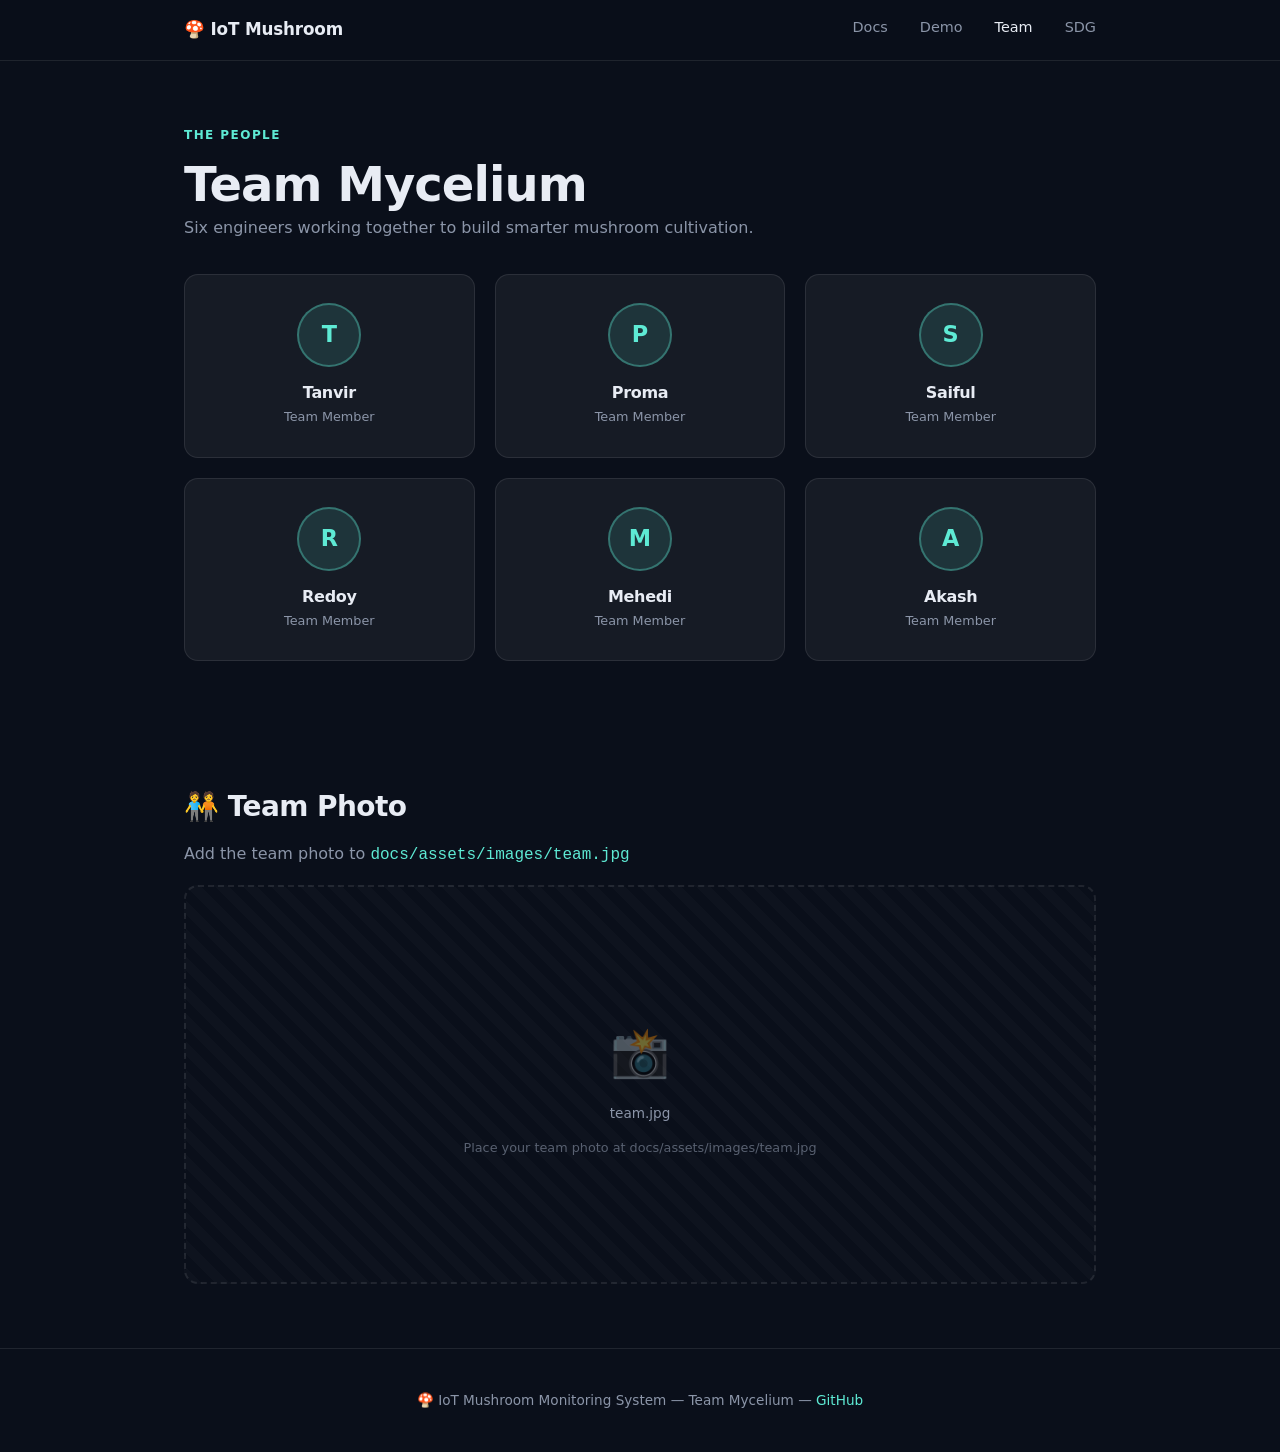
==== docs/team.html @ 052f21ed "Add premium HTML/CSS documentation website in docs/ folder Co-authored-by: tanviruman <86592082+tanv" ====
<!DOCTYPE html>
<html lang="en">
<head>
  <meta charset="UTF-8" />
  <meta name="viewport" content="width=device-width, initial-scale=1.0" />
  <title>Team — IoT Mushroom</title>
  <link rel="stylesheet" href="assets/style.css" />
</head>
<body>

  <!-- ── Navbar ───────────────────────────────────────────── -->
  <header>
    <nav>
      <a class="nav-brand" href="index.html">🍄 IoT Mushroom</a>
      <ul class="nav-links">
        <li><a href="docs.html">Docs</a></li>
        <li><a href="demo.html">Demo</a></li>
        <li><a href="team.html" class="active">Team</a></li>
        <li><a href="sdg.html">SDG</a></li>
      </ul>
    </nav>
  </header>

  <main>
    <div class="container">

      <section style="padding-top:4rem; padding-bottom:1rem;">
        <div class="section-label">The People</div>
        <h1>Team Mycelium</h1>
        <p>Six engineers working together to build smarter mushroom cultivation.</p>
      </section>

      <!-- Member cards -->
      <section style="padding-top:1rem;">
        <div class="team-grid">

          <div class="member-card">
            <div class="avatar">T</div>
            <h3>Tanvir</h3>
            <p class="muted">Team Member</p>
          </div>

          <div class="member-card">
            <div class="avatar">P</div>
            <h3>Proma</h3>
            <p class="muted">Team Member</p>
          </div>

          <div class="member-card">
            <div class="avatar">S</div>
            <h3>Saiful</h3>
            <p class="muted">Team Member</p>
          </div>

          <div class="member-card">
            <div class="avatar">R</div>
            <h3>Redoy</h3>
            <p class="muted">Team Member</p>
          </div>

          <div class="member-card">
            <div class="avatar">M</div>
            <h3>Mehedi</h3>
            <p class="muted">Team Member</p>
          </div>

          <div class="member-card">
            <div class="avatar">A</div>
            <h3>Akash</h3>
            <p class="muted">Team Member</p>
          </div>

        </div>
      </section>

      <!-- Team photo -->
      <section>
        <h2>🧑‍🤝‍🧑 Team Photo</h2>
        <p>Add the team photo to <code style="color:var(--accent)">docs/assets/images/team.jpg</code></p>
        <img
          src="assets/images/team.jpg"
          alt="Team Mycelium"
          style="width:100%; border-radius:14px; border:1px solid var(--border); display:block;"
          onerror="this.style.display='none';this.nextElementSibling.style.display='flex';"
        />
        <div class="team-photo-placeholder" style="display:none;">
          <span class="placeholder-icon">📸</span>
          <span>team.jpg</span>
          <span style="font-size:0.8rem; margin-top:0.25rem; opacity:0.6;">
            Place your team photo at docs/assets/images/team.jpg
          </span>
        </div>
      </section>

    </div>
  </main>

  <!-- ── Footer ───────────────────────────────────────────── -->
  <footer>
    <div class="container">
      <p>🍄 IoT Mushroom Monitoring System &mdash; Team Mycelium &mdash;
        <a href="https://github.com/tanviruman/IOT-Mushroom" target="_blank" rel="noopener">GitHub</a>
      </p>
    </div>
  </footer>

</body>
</html>
---- docs/assets/style.css ----
/* ============================================================
   IoT Mushroom — Premium Minimal Stylesheet
   ============================================================ */

/* --- Custom Properties --------------------------------------- */
:root {
  --bg:            #0a0f1a;
  --surface:       rgba(255,255,255,0.05);
  --surface-hover: rgba(255,255,255,0.08);
  --border:        rgba(255,255,255,0.09);
  --border-hover:  rgba(94,234,212,0.35);
  --text:          #e8ecf4;
  --muted:         #8b95a8;
  --accent:        #5eead4;
  --accent-dim:    rgba(94,234,212,0.12);
  --shadow:        0 4px 32px rgba(0,0,0,0.45);
  --radius:        14px;
  --max-w:         960px;
  --transition:    0.25s ease;
}

/* --- Reset & Base ------------------------------------------- */
*, *::before, *::after { box-sizing: border-box; margin: 0; padding: 0; }

html {
  scroll-behavior: smooth;
  font-size: 16px;
}

body {
  background-color: var(--bg);
  color: var(--text);
  font-family: system-ui, -apple-system, 'Segoe UI', Roboto, sans-serif;
  line-height: 1.75;
  -webkit-font-smoothing: antialiased;
}

/* --- Typography --------------------------------------------- */
h1, h2, h3, h4 {
  font-weight: 600;
  letter-spacing: -0.02em;
  line-height: 1.25;
  color: var(--text);
}

h1 { font-size: clamp(2rem, 5vw, 3rem); }
h2 { font-size: clamp(1.35rem, 3vw, 1.75rem); margin-bottom: 1rem; }
h3 { font-size: 1.15rem; margin-bottom: 0.5rem; }

p { color: var(--muted); margin-bottom: 1rem; }
p:last-child { margin-bottom: 0; }

a { color: var(--accent); text-decoration: none; transition: opacity var(--transition); }
a:hover { opacity: 0.75; }

ul, ol { padding-left: 1.5rem; color: var(--muted); }
li { margin-bottom: 0.35rem; }

hr {
  border: none;
  border-top: 1px solid var(--border);
  margin: 3rem 0;
}

/* --- Layout ------------------------------------------------- */
.container {
  max-width: var(--max-w);
  margin: 0 auto;
  padding: 0 1.5rem;
}

section {
  padding: 4rem 0;
}

/* --- Navbar ------------------------------------------------- */
header {
  position: sticky;
  top: 0;
  z-index: 100;
  background: rgba(10,15,26,0.75);
  backdrop-filter: blur(16px);
  -webkit-backdrop-filter: blur(16px);
  border-bottom: 1px solid var(--border);
}

nav {
  max-width: var(--max-w);
  margin: 0 auto;
  padding: 0 1.5rem;
  height: 60px;
  display: flex;
  align-items: center;
  justify-content: space-between;
}

.nav-brand {
  font-weight: 700;
  font-size: 1.05rem;
  color: var(--text);
  letter-spacing: -0.01em;
  text-decoration: none;
}

.nav-links {
  display: flex;
  gap: 2rem;
  list-style: none;
  padding: 0;
  margin: 0;
}

.nav-links a {
  color: var(--muted);
  font-size: 0.9rem;
  font-weight: 500;
  text-decoration: none;
  transition: color var(--transition);
}

.nav-links a:hover,
.nav-links a.active {
  color: var(--text);
  opacity: 1;
}

/* --- Hero --------------------------------------------------- */
.hero {
  padding: 6rem 0 4rem;
  text-align: center;
}

.hero h1 {
  margin-bottom: 1.5rem;
}

.hero .subtitle {
  font-size: 1.05rem;
  max-width: 640px;
  margin: 0 auto 2rem;
}

.badges {
  display: flex;
  flex-wrap: wrap;
  justify-content: center;
  gap: 0.5rem;
  margin-bottom: 2rem;
}

.badges img {
  height: 26px;
}

.cta-group {
  display: flex;
  flex-wrap: wrap;
  gap: 1rem;
  justify-content: center;
  margin-top: 2rem;
}

/* --- Buttons ----------------------------------------------- */
.btn {
  display: inline-block;
  padding: 0.65rem 1.5rem;
  border-radius: 8px;
  font-size: 0.9rem;
  font-weight: 600;
  text-decoration: none;
  transition: transform var(--transition), box-shadow var(--transition), opacity var(--transition);
}

.btn:hover {
  transform: translateY(-2px);
  opacity: 1;
}

.btn-primary {
  background: var(--accent);
  color: #0a0f1a;
}

.btn-primary:hover {
  box-shadow: 0 4px 20px rgba(94,234,212,0.3);
}

.btn-secondary {
  background: var(--surface);
  color: var(--text);
  border: 1px solid var(--border);
}

.btn-secondary:hover {
  border-color: var(--border-hover);
  box-shadow: var(--shadow);
}

/* --- Cards -------------------------------------------------- */
.card {
  background: var(--surface);
  border: 1px solid var(--border);
  border-radius: var(--radius);
  padding: 1.75rem;
  transition: transform var(--transition), border-color var(--transition), box-shadow var(--transition);
}

.card:hover {
  transform: translateY(-4px);
  border-color: var(--border-hover);
  box-shadow: var(--shadow);
}

.card-icon {
  font-size: 2rem;
  margin-bottom: 0.75rem;
  display: block;
}

.card h3 {
  color: var(--text);
  margin-bottom: 0.5rem;
}

.card p {
  font-size: 0.9rem;
}

.card a.card-link {
  display: inline-block;
  margin-top: 1rem;
  font-size: 0.85rem;
  font-weight: 600;
  color: var(--accent);
}

/* --- Grid --------------------------------------------------- */
.grid-3 {
  display: grid;
  grid-template-columns: repeat(3, 1fr);
  gap: 1.25rem;
}

.grid-2 {
  display: grid;
  grid-template-columns: repeat(2, 1fr);
  gap: 1.5rem;
}

/* --- Section heading ---------------------------------------- */
.section-label {
  font-size: 0.75rem;
  font-weight: 700;
  text-transform: uppercase;
  letter-spacing: 0.12em;
  color: var(--accent);
  margin-bottom: 0.5rem;
}

/* --- Tables ------------------------------------------------- */
.table-wrap {
  overflow-x: auto;
  border-radius: var(--radius);
  border: 1px solid var(--border);
  margin: 1.5rem 0;
}

table {
  width: 100%;
  border-collapse: collapse;
  font-size: 0.9rem;
}

thead th {
  background: rgba(255,255,255,0.04);
  color: var(--text);
  font-weight: 600;
  text-align: left;
  padding: 0.85rem 1.25rem;
  border-bottom: 1px solid var(--border);
  white-space: nowrap;
}

tbody td {
  padding: 0.75rem 1.25rem;
  color: var(--muted);
  border-bottom: 1px solid var(--border);
}

tbody tr:last-child td {
  border-bottom: none;
}

tbody tr:hover td {
  background: rgba(255,255,255,0.02);
}

/* --- Gallery ----------------------------------------------- */
.gallery {
  display: grid;
  grid-template-columns: repeat(2, 1fr);
  gap: 1.25rem;
  margin-top: 2rem;
}

figure {
  margin: 0;
  border-radius: var(--radius);
  overflow: hidden;
  border: 1px solid var(--border);
  background: var(--surface);
  transition: transform var(--transition), border-color var(--transition);
}

figure:hover {
  transform: translateY(-4px);
  border-color: var(--border-hover);
}

figure img {
  width: 100%;
  display: block;
  aspect-ratio: 4/3;
  object-fit: cover;
  background: rgba(255,255,255,0.03);
}

figcaption {
  padding: 0.75rem 1rem;
  font-size: 0.85rem;
  color: var(--muted);
  text-align: center;
}

/* --- Placeholder image ------------------------------------- */
.img-placeholder {
  width: 100%;
  aspect-ratio: 4/3;
  display: flex;
  flex-direction: column;
  align-items: center;
  justify-content: center;
  background: repeating-linear-gradient(
    45deg,
    rgba(255,255,255,0.02),
    rgba(255,255,255,0.02) 10px,
    transparent 10px,
    transparent 20px
  );
  color: var(--muted);
  font-size: 0.85rem;
  gap: 0.5rem;
  border-radius: var(--radius) var(--radius) 0 0;
}

.img-placeholder .placeholder-icon {
  font-size: 2.5rem;
  opacity: 0.4;
}

.sdg-logo-placeholder {
  width: 100%;
  max-width: 320px;
  aspect-ratio: 1;
  margin: 2rem auto;
  display: flex;
  flex-direction: column;
  align-items: center;
  justify-content: center;
  border: 2px dashed var(--border);
  border-radius: var(--radius);
  color: var(--muted);
  font-size: 0.85rem;
  gap: 0.5rem;
  text-align: center;
  padding: 2rem;
}

.sdg-logo-placeholder .placeholder-icon {
  font-size: 3rem;
  opacity: 0.4;
}

.team-photo-placeholder {
  width: 100%;
  aspect-ratio: 16/7;
  display: flex;
  flex-direction: column;
  align-items: center;
  justify-content: center;
  border: 2px dashed var(--border);
  border-radius: var(--radius);
  color: var(--muted);
  font-size: 0.85rem;
  gap: 0.5rem;
  text-align: center;
  padding: 2rem;
  background: repeating-linear-gradient(
    45deg,
    rgba(255,255,255,0.02),
    rgba(255,255,255,0.02) 10px,
    transparent 10px,
    transparent 20px
  );
}

.team-photo-placeholder .placeholder-icon {
  font-size: 3rem;
  opacity: 0.4;
}

/* --- Team cards -------------------------------------------- */
.team-grid {
  display: grid;
  grid-template-columns: repeat(3, 1fr);
  gap: 1.25rem;
}

.member-card {
  background: var(--surface);
  border: 1px solid var(--border);
  border-radius: var(--radius);
  padding: 1.75rem 1.25rem;
  text-align: center;
  transition: transform var(--transition), border-color var(--transition), box-shadow var(--transition);
}

.member-card:hover {
  transform: translateY(-4px);
  border-color: var(--border-hover);
  box-shadow: var(--shadow);
}

.avatar {
  width: 64px;
  height: 64px;
  border-radius: 50%;
  background: var(--accent-dim);
  border: 2px solid var(--border-hover);
  display: flex;
  align-items: center;
  justify-content: center;
  font-size: 1.4rem;
  font-weight: 700;
  color: var(--accent);
  margin: 0 auto 1rem;
  letter-spacing: 0;
}

.member-card h3 {
  font-size: 1rem;
  margin-bottom: 0.2rem;
}

.member-card p {
  font-size: 0.8rem;
  margin: 0;
}

/* --- SDG items --------------------------------------------- */
.sdg-list {
  display: grid;
  grid-template-columns: repeat(2, 1fr);
  gap: 1rem;
  margin: 1.5rem 0;
  list-style: none;
  padding: 0;
}

.sdg-item {
  display: flex;
  align-items: flex-start;
  gap: 0.85rem;
  background: var(--surface);
  border: 1px solid var(--border);
  border-radius: var(--radius);
  padding: 1.25rem;
  transition: border-color var(--transition), box-shadow var(--transition);
}

.sdg-item:hover {
  border-color: var(--border-hover);
  box-shadow: var(--shadow);
}

.sdg-item .sdg-emoji {
  font-size: 1.75rem;
  flex-shrink: 0;
}

.sdg-item h4 {
  font-size: 0.95rem;
  margin-bottom: 0.25rem;
}

.sdg-item p {
  font-size: 0.82rem;
  margin: 0;
}

/* --- Docs content ------------------------------------------ */
.docs-section {
  padding: 2.5rem 0;
  border-bottom: 1px solid var(--border);
}

.docs-section:last-of-type {
  border-bottom: none;
}

.docs-section h2 {
  margin-bottom: 1.25rem;
}

.docs-section ul {
  margin-top: 0.5rem;
}

/* --- Footer ------------------------------------------------ */
footer {
  border-top: 1px solid var(--border);
  padding: 2.5rem 0;
  text-align: center;
}

footer p {
  font-size: 0.85rem;
  margin: 0;
}

/* --- Accent text ------------------------------------------- */
.accent { color: var(--accent); }

/* --- Responsive -------------------------------------------- */
@media (max-width: 768px) {
  .grid-3  { grid-template-columns: 1fr; }
  .grid-2  { grid-template-columns: 1fr; }
  .team-grid { grid-template-columns: repeat(2, 1fr); }
  .gallery { grid-template-columns: 1fr; }
  .sdg-list { grid-template-columns: 1fr; }

  .nav-links {
    gap: 1.25rem;
  }

  .hero {
    padding: 4rem 0 3rem;
  }

  section {
    padding: 3rem 0;
  }
}

@media (max-width: 480px) {
  .team-grid { grid-template-columns: 1fr; }
  .nav-links { gap: 1rem; }
  .cta-group { flex-direction: column; align-items: center; }
}

/* --- Print ------------------------------------------------- */
@media print {
  header, .cta-group { display: none; }
  body { background: white; color: #111; }
  .card, .member-card { border: 1px solid #ddd; }
}
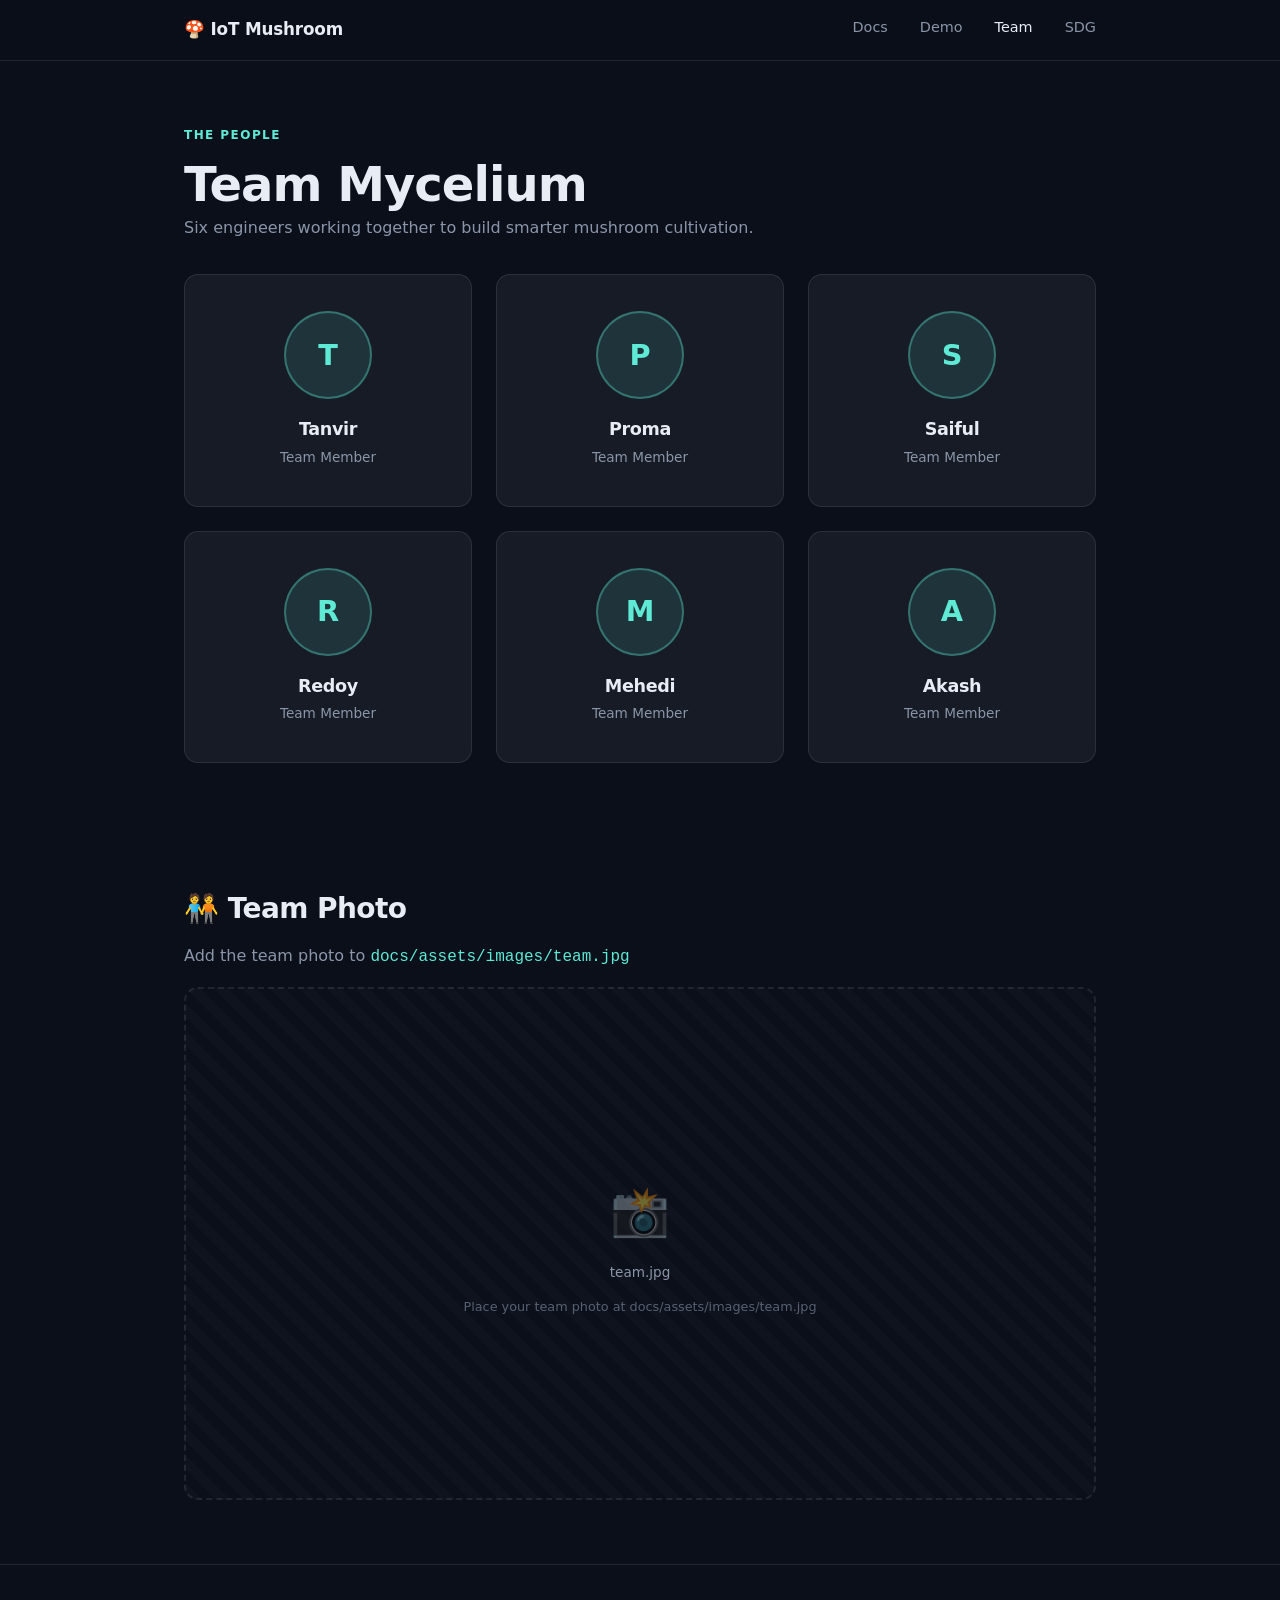
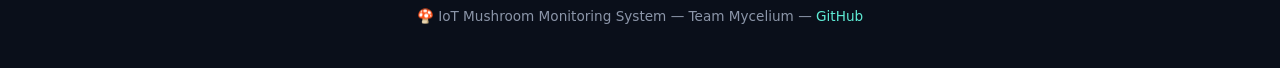
==== commit f081e834: "Increase team card sizes and photo visibility in team.html Co-authored-by: tanviruman <86592082+tanv" ====
--- a/docs/team.html
+++ b/docs/team.html
@@ -80,7 +80,7 @@
         <img
           src="assets/images/team.jpg"
           alt="Team Mycelium"
-          style="width:100%; border-radius:14px; border:1px solid var(--border); display:block;"
+          style="width:100%; min-height:320px; object-fit:cover; border-radius:14px; border:1px solid var(--border); display:block;"
           onerror="this.style.display='none';this.nextElementSibling.style.display='flex';"
         />
         <div class="team-photo-placeholder" style="display:none;">
--- a/docs/assets/style.css
+++ b/docs/assets/style.css
@@ -383,7 +383,8 @@
 
 .team-photo-placeholder {
   width: 100%;
-  aspect-ratio: 16/7;
+  aspect-ratio: 16/9;
+  min-height: 420px;
   display: flex;
   flex-direction: column;
   align-items: center;
@@ -413,14 +414,14 @@
 .team-grid {
   display: grid;
   grid-template-columns: repeat(3, 1fr);
-  gap: 1.25rem;
+  gap: 1.5rem;
 }
 
 .member-card {
   background: var(--surface);
   border: 1px solid var(--border);
   border-radius: var(--radius);
-  padding: 1.75rem 1.25rem;
+  padding: 2.25rem 1.5rem;
   text-align: center;
   transition: transform var(--transition), border-color var(--transition), box-shadow var(--transition);
 }
@@ -432,28 +433,28 @@
 }
 
 .avatar {
-  width: 64px;
-  height: 64px;
+  width: 88px;
+  height: 88px;
   border-radius: 50%;
   background: var(--accent-dim);
   border: 2px solid var(--border-hover);
   display: flex;
   align-items: center;
   justify-content: center;
-  font-size: 1.4rem;
+  font-size: 1.8rem;
   font-weight: 700;
   color: var(--accent);
-  margin: 0 auto 1rem;
+  margin: 0 auto 1.25rem;
   letter-spacing: 0;
 }
 
 .member-card h3 {
-  font-size: 1rem;
-  margin-bottom: 0.2rem;
+  font-size: 1.1rem;
+  margin-bottom: 0.3rem;
 }
 
 .member-card p {
-  font-size: 0.8rem;
+  font-size: 0.85rem;
   margin: 0;
 }
 
@@ -550,6 +551,16 @@
   section {
     padding: 3rem 0;
   }
+
+  .avatar {
+    width: 76px;
+    height: 76px;
+    font-size: 1.6rem;
+  }
+
+  .team-photo-placeholder {
+    min-height: 300px;
+  }
 }
 
 @media (max-width: 480px) {
@@ -563,4 +574,4 @@
   header, .cta-group { display: none; }
   body { background: white; color: #111; }
   .card, .member-card { border: 1px solid #ddd; }
-}
+}
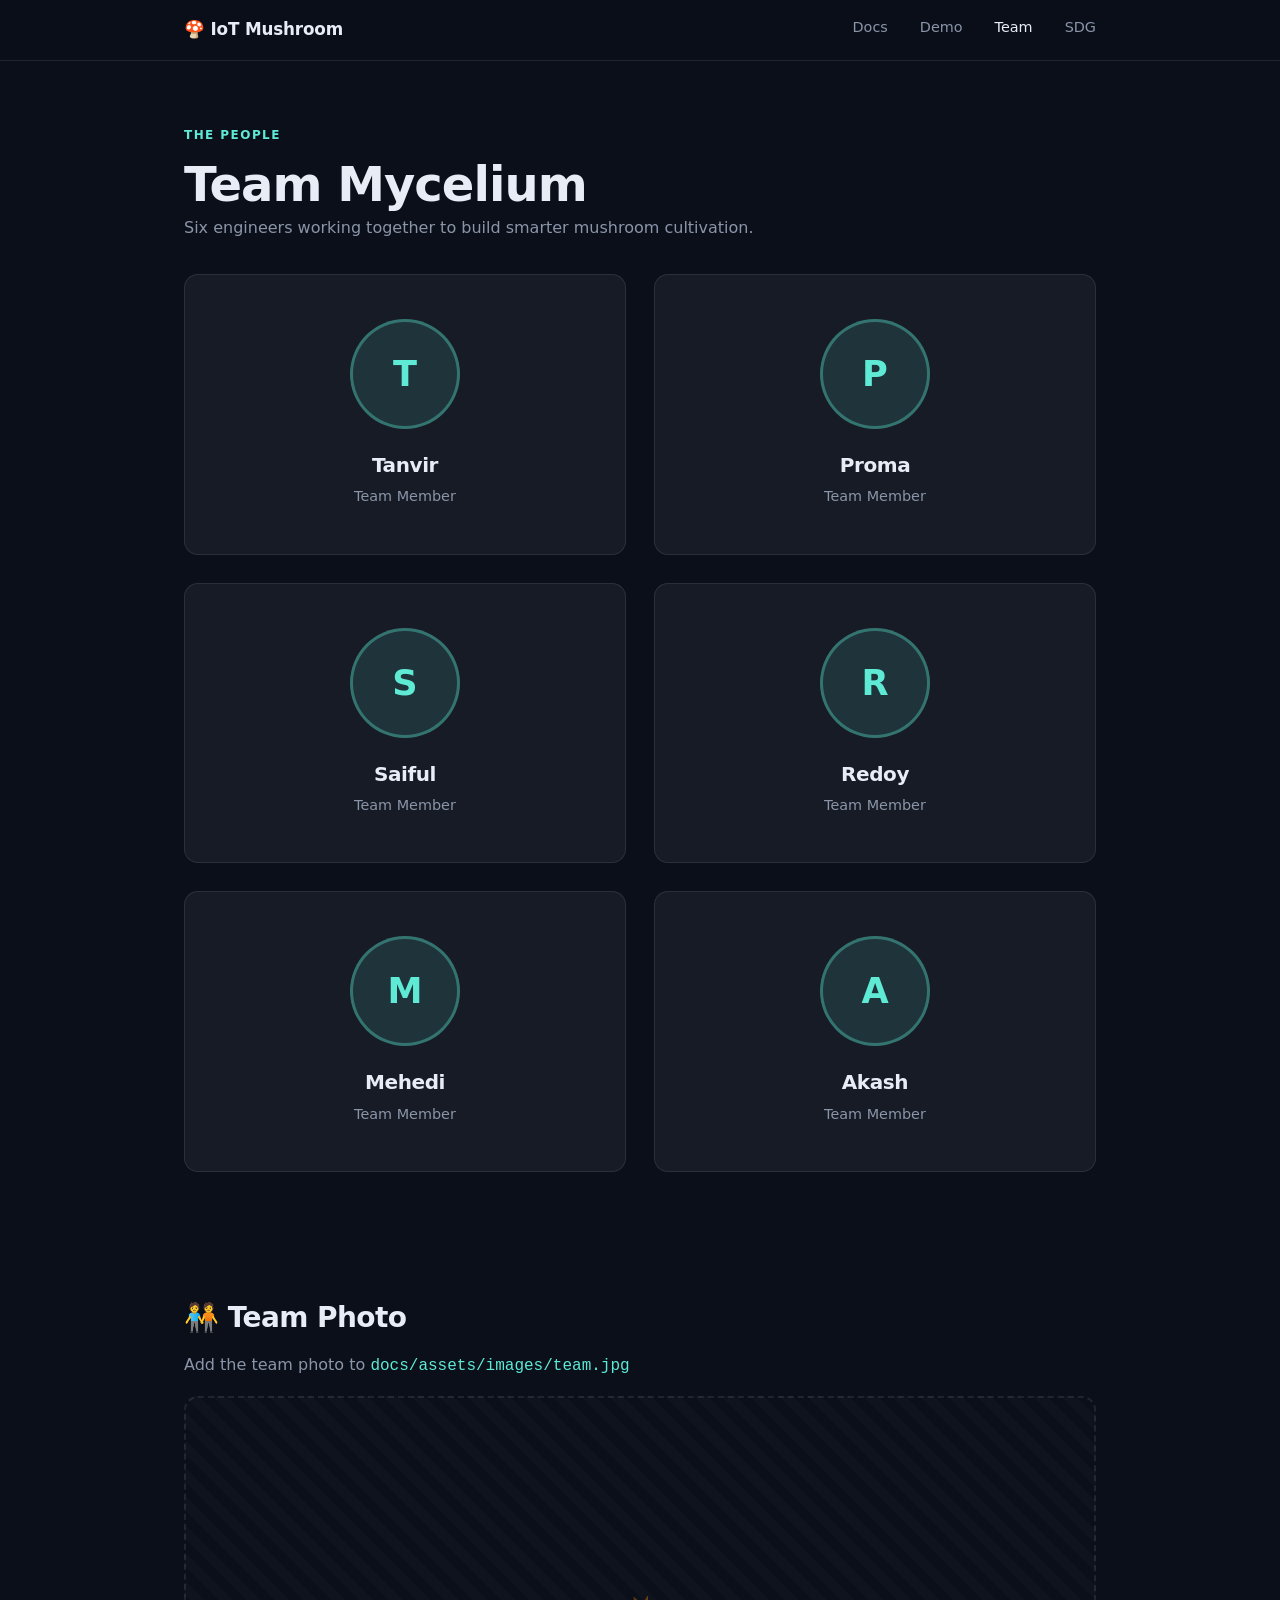
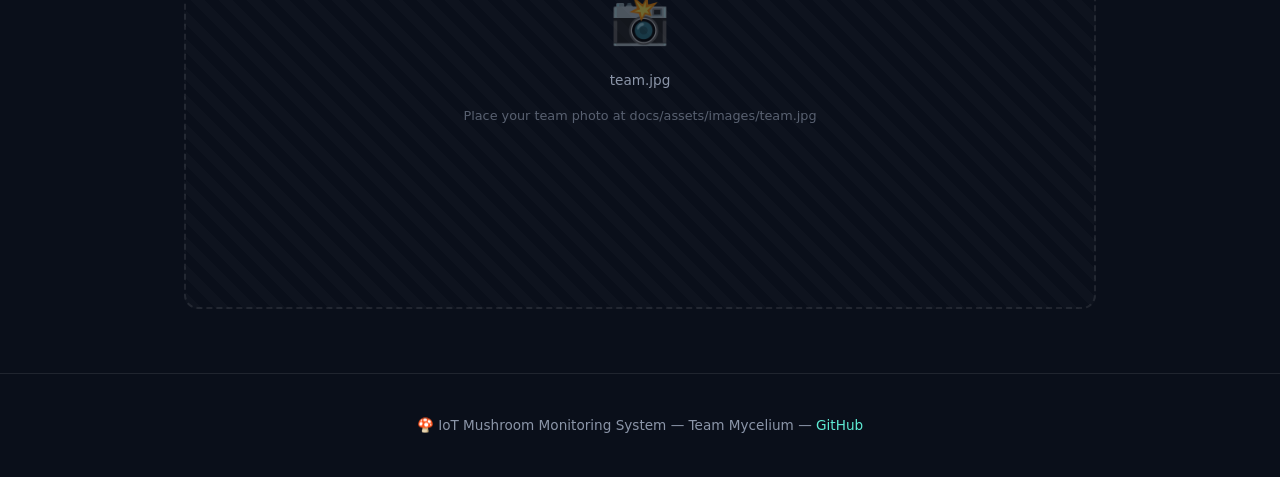
==== commit 88be3483: "Make team cards bigger and replace SDG emojis with official UN SDG logo images Co-authored-by: tanvi" ====
--- a/docs/team.html
+++ b/docs/team.html
@@ -80,7 +80,7 @@
         <img
           src="assets/images/team.jpg"
           alt="Team Mycelium"
-          style="width:100%; min-height:320px; object-fit:cover; border-radius:14px; border:1px solid var(--border); display:block;"
+          style="width:100%; min-height:450px; object-fit:cover; border-radius:14px; border:1px solid var(--border); display:block;"
           onerror="this.style.display='none';this.nextElementSibling.style.display='flex';"
         />
         <div class="team-photo-placeholder" style="display:none;">
--- a/docs/assets/style.css
+++ b/docs/assets/style.css
@@ -384,7 +384,7 @@
 .team-photo-placeholder {
   width: 100%;
   aspect-ratio: 16/9;
-  min-height: 420px;
+  min-height: 500px;
   display: flex;
   flex-direction: column;
   align-items: center;
@@ -413,15 +413,15 @@
 /* --- Team cards -------------------------------------------- */
 .team-grid {
   display: grid;
-  grid-template-columns: repeat(3, 1fr);
-  gap: 1.5rem;
+  grid-template-columns: repeat(2, 1fr);
+  gap: 1.75rem;
 }
 
 .member-card {
   background: var(--surface);
   border: 1px solid var(--border);
   border-radius: var(--radius);
-  padding: 2.25rem 1.5rem;
+  padding: 2.75rem 2rem;
   text-align: center;
   transition: transform var(--transition), border-color var(--transition), box-shadow var(--transition);
 }
@@ -433,28 +433,28 @@
 }
 
 .avatar {
-  width: 88px;
-  height: 88px;
+  width: 110px;
+  height: 110px;
   border-radius: 50%;
   background: var(--accent-dim);
-  border: 2px solid var(--border-hover);
+  border: 3px solid var(--border-hover);
   display: flex;
   align-items: center;
   justify-content: center;
-  font-size: 1.8rem;
+  font-size: 2.2rem;
   font-weight: 700;
   color: var(--accent);
-  margin: 0 auto 1.25rem;
+  margin: 0 auto 1.5rem;
   letter-spacing: 0;
 }
 
 .member-card h3 {
-  font-size: 1.1rem;
-  margin-bottom: 0.3rem;
+  font-size: 1.25rem;
+  margin-bottom: 0.4rem;
 }
 
 .member-card p {
-  font-size: 0.85rem;
+  font-size: 0.9rem;
   margin: 0;
 }
 
@@ -489,6 +489,14 @@
   flex-shrink: 0;
 }
 
+.sdg-item .sdg-logo {
+  width: 56px;
+  height: 56px;
+  border-radius: 8px;
+  object-fit: cover;
+  flex-shrink: 0;
+}
+
 .sdg-item h4 {
   font-size: 0.95rem;
   margin-bottom: 0.25rem;
@@ -553,9 +561,9 @@
   }
 
   .avatar {
-    width: 76px;
-    height: 76px;
-    font-size: 1.6rem;
+    width: 90px;
+    height: 90px;
+    font-size: 1.8rem;
   }
 
   .team-photo-placeholder {
